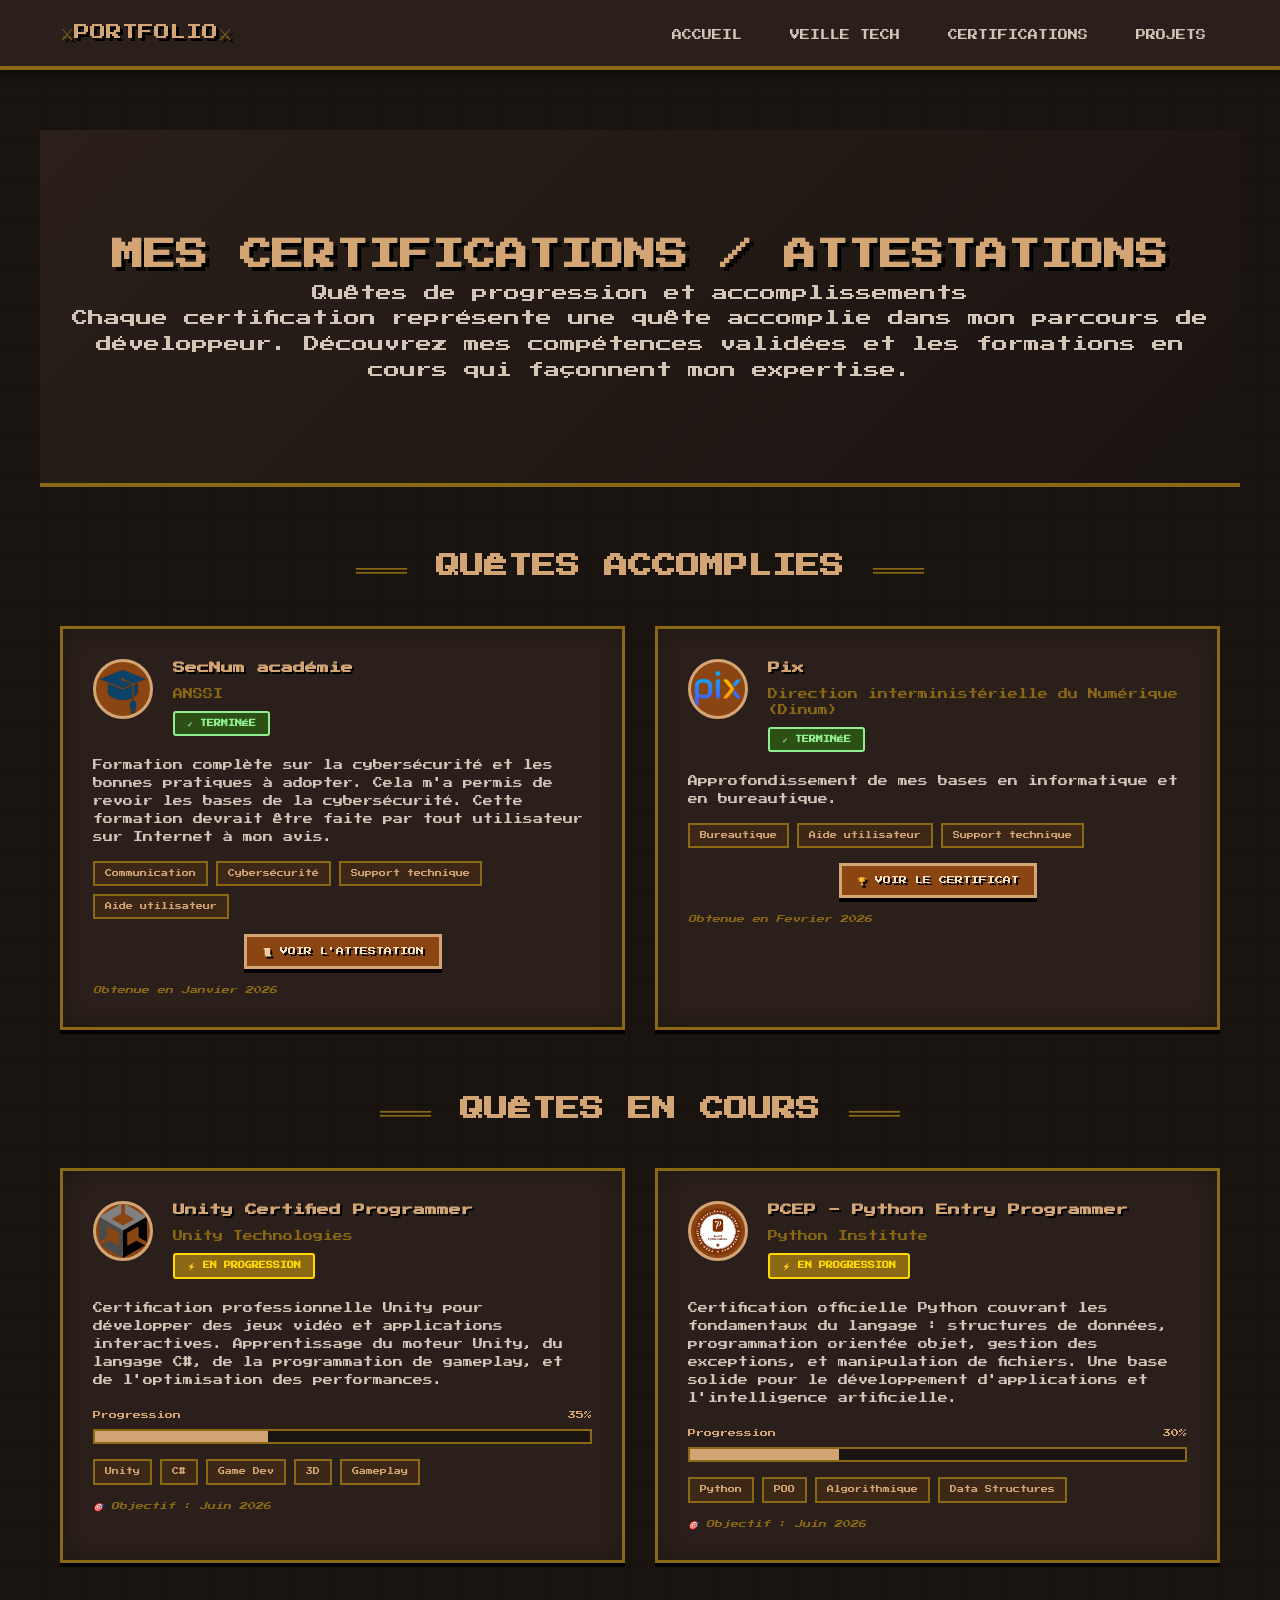
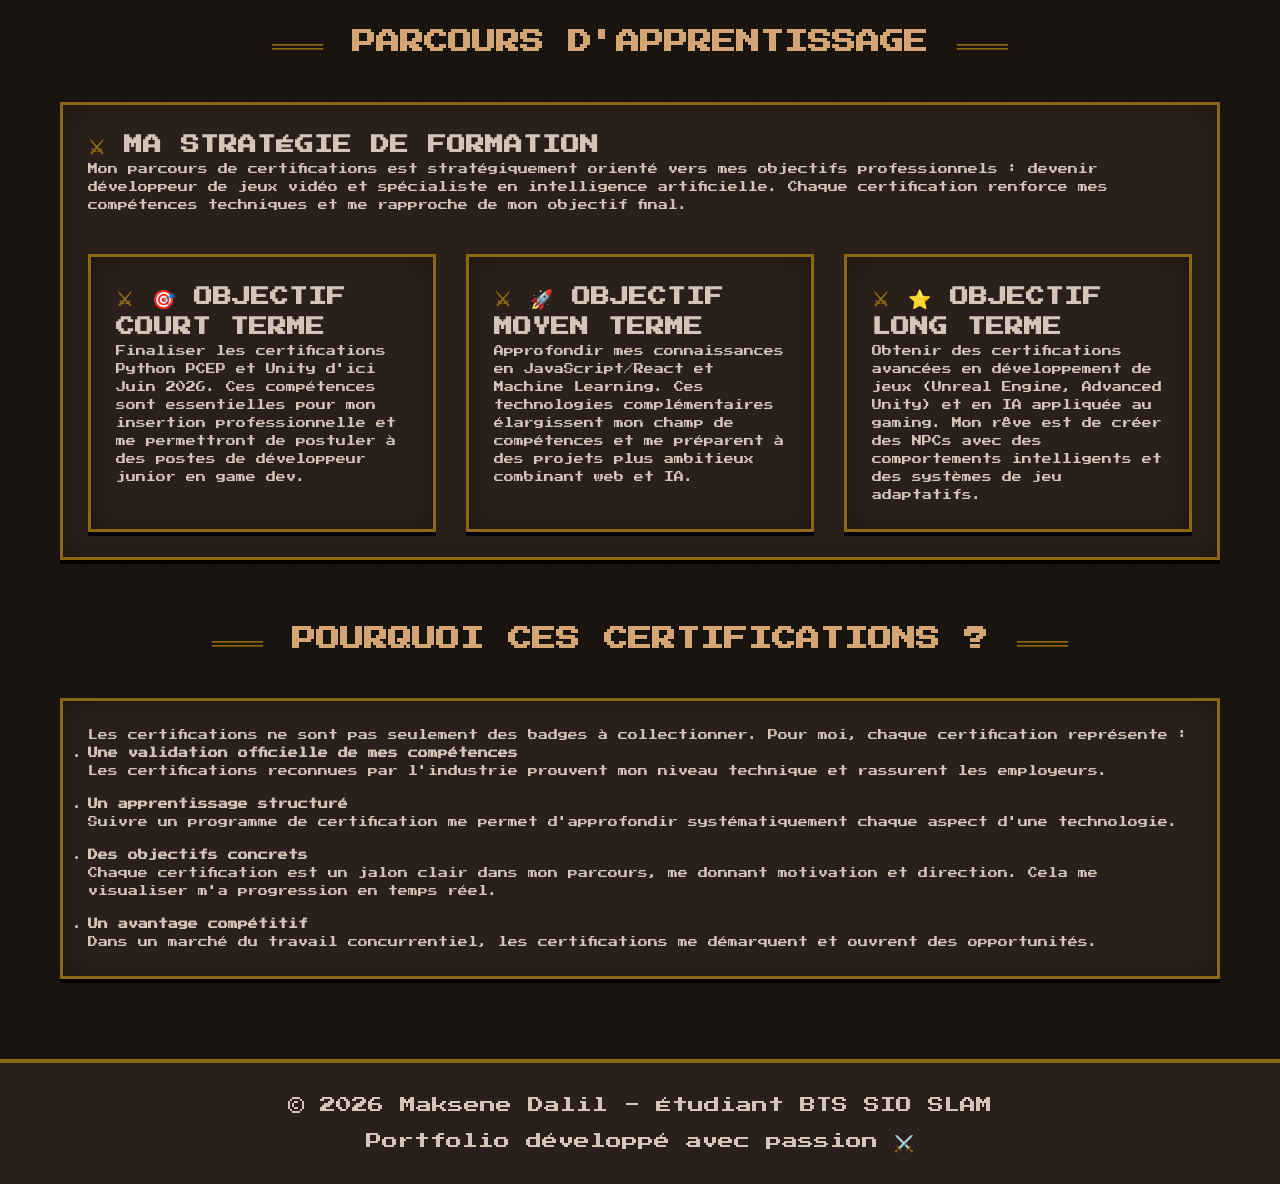
==== certifications.html @ c951b530 "feat: ajout pages projets détaillées avec Gantt interactif et slider pixel art" ====
<!DOCTYPE html>
<html lang="fr">

<head>
    <meta charset="UTF-8">
    <meta name="viewport" content="width=device-width, initial-scale=1.0">
    <title>Certifications - Maksene Dalil</title>
    <link rel="stylesheet" href="style.css">
</head>

<body class="stone-bg">
    <header>
        <nav>
            <div class="logo">PORTFOLIO</div>
            <ul class="nav-links">
                <li><a href="index.html">ACCUEIL</a></li>
                <li><a href="veille.html">VEILLE TECH</a></li>
                <li><a href="certifications.html">CERTIFICATIONS</a></li>
                <li><a href="projets.html">PROJETS</a></li>
            </ul>
        </nav>
    </header>

    <section class="hero">
        <div class="hero-content">
            <h1>MES CERTIFICATIONS / ATTESTATIONS</h1>
            <p class="hero-subtitle">Quêtes de progression et accomplissements</p>
            <p class="hero-description">
                Chaque certification représente une quête accomplie dans mon parcours de développeur.
                Découvrez mes compétences validées et les formations en cours qui façonnent mon expertise.
            </p>
        </div>
    </section>

    <section id="certifications-completed" class="animate-on-scroll">
        <h2 class="section-title">QUÊTES ACCOMPLIES</h2>
        <div class="card-grid">
            <!-- Certification 1 - Exemple de certification complétée -->
            <div class="cert-card animate-on-scroll">
                <div class="cert-header">
                    <div class="cert-icon"><img src="assets/icons/secnum.png" alt="SecNum"></div>
                    <div class="cert-info">
                        <h3 class="cert-title">SecNum académie</h3>
                        <p class="cert-provider">ANSSI</p>
                        <span class="cert-status status-completed">✓ Terminée</span>
                    </div>
                </div>
                <p class="cert-description">
                    Formation complète sur la cybersécurité et les bonnes pratiques à adopter. Cela m'a permis de revoir
                    les bases de la cybersécurité. Cette formation devrait être faite par tout utilisateur sur Internet
                    à mon avis.
                </p>
                <div class="cert-skills">
                    <span class="skill-tag">Communication</span>
                    <span class="skill-tag">Cybersécurité</span>
                    <span class="skill-tag">Support technique</span>
                    <span class="skill-tag">Aide utilisateur</span>
                </div>
                <div class="report-download" style="margin-top: 15px;">
                    <a href="certification_et_attestation/I2speHTxBSU2rlE1Kb5wqeTVfKVnJ8NL5hgm79UMHF2zM63rMjgysMGE8q4G_213950_13022026.pdf"
                        class="download-link" target="_blank">📜 VOIR L'ATTESTATION</a>
                </div>
                <p class="cert-date"> Obtenue en Janvier 2026</p>
            </div>

            <!-- Certification 2 -->
            <div class="cert-card animate-on-scroll">
                <div class="cert-header">
                    <div class="cert-icon"><img src="assets/icons/pix.png" alt="Pix"></div>
                    <div class="cert-info">
                        <h3 class="cert-title">Pix</h3>
                        <p class="cert-provider">Direction interministérielle du Numérique (Dinum)</p>
                        <span class="cert-status status-completed">✓ Terminée</span>
                    </div>
                </div>
                <p class="cert-description">
                    Approfondissement de mes bases en informatique et en bureautique.
                </p>
                <div class="cert-skills">
                    <span class="skill-tag">Bureautique</span>
                    <span class="skill-tag">Aide utilisateur</span>
                    <span class="skill-tag">Support technique</span>
                </div>
                <div class="report-download" style="margin-top: 15px;">
                    <a href="certification_et_attestation/certification-pix.pdf" class="download-link"
                        target="_blank">🏆 VOIR LE CERTIFICAT</a>
                </div>
                <p class="cert-date"> Obtenue en Fevrier 2026</p>
            </div>
        </div>
    </section>

    <section id="certifications-in-progress" class="animate-on-scroll">
        <h2 class="section-title">QUÊTES EN COURS</h2>
        <div class="card-grid">
            <!-- Certification Unity -->
            <div class="cert-card animate-on-scroll">
                <div class="cert-header">
                    <div class="cert-icon"><img src="assets/icons/unity.png" alt="Unity"></div>
                    <div class="cert-info">
                        <h3 class="cert-title">Unity Certified Programmer</h3>
                        <p class="cert-provider">Unity Technologies</p>
                        <span class="cert-status status-in-progress">⚡ En progression</span>
                    </div>
                </div>
                <p class="cert-description">
                    Certification professionnelle Unity pour développer des jeux vidéo et applications interactives.
                    Apprentissage du moteur Unity, du langage C#, de la programmation de gameplay,
                    et de l'optimisation des performances.
                </p>
                <div class="cert-progress">
                    <div class="progress-label">
                        <span>Progression</span>
                        <span>35%</span>
                    </div>
                    <div class="progress-bar-container">
                        <div class="progress-bar-fill" data-progress="35"></div>
                    </div>
                </div>
                <div class="cert-skills">
                    <span class="skill-tag">Unity</span>
                    <span class="skill-tag">C#</span>
                    <span class="skill-tag">Game Dev</span>
                    <span class="skill-tag">3D</span>
                    <span class="skill-tag">Gameplay</span>
                </div>
                <p class="cert-date">🎯 Objectif : Juin 2026</p>
            </div>

            <!-- Certification Python PCEP -->
            <div class="cert-card animate-on-scroll">
                <div class="cert-header">
                    <div class="cert-icon"><img src="assets/icons/python.png" alt="Python"></div>
                    <div class="cert-info">
                        <h3 class="cert-title">PCEP - Python Entry Programmer</h3>
                        <p class="cert-provider">Python Institute</p>
                        <span class="cert-status status-in-progress">⚡ En progression</span>
                    </div>
                </div>
                <p class="cert-description">
                    Certification officielle Python couvrant les fondamentaux du langage : structures de données,
                    programmation orientée objet, gestion des exceptions, et manipulation de fichiers.
                    Une base solide pour le développement d'applications et l'intelligence artificielle.
                </p>
                <div class="cert-progress">
                    <div class="progress-label">
                        <span>Progression</span>
                        <span>30%</span>
                    </div>
                    <div class="progress-bar-container">
                        <div class="progress-bar-fill" data-progress="30"></div>
                    </div>
                </div>
                <div class="cert-skills">
                    <span class="skill-tag">Python</span>
                    <span class="skill-tag">POO</span>
                    <span class="skill-tag">Algorithmique</span>
                    <span class="skill-tag">Data Structures</span>
                </div>
                <p class="cert-date">🎯 Objectif : Juin 2026</p>
            </div>
        </div>
    </section>

    <section id="learning-path" class="animate-on-scroll">
        <h2 class="section-title">PARCOURS D'APPRENTISSAGE</h2>
        <div class="card">
            <h3>MA STRATÉGIE DE FORMATION</h3>
            <p>
                Mon parcours de certifications est stratégiquement orienté vers mes objectifs professionnels :
                devenir développeur de jeux vidéo et spécialiste en intelligence artificielle.
                Chaque certification renforce mes compétences techniques et me rapproche de mon objectif final.
            </p>

            <div class="card-grid">
                <div class="card animate-on-scroll">
                    <h3>🎯 OBJECTIF COURT TERME</h3>
                    <p>Finaliser les certifications Python PCEP et Unity d'ici Juin 2026.
                        Ces compétences sont essentielles pour mon insertion professionnelle et
                        me permettront de postuler à des postes de développeur junior en game dev.</p>
                </div>

                <div class="card animate-on-scroll">
                    <h3>🚀 OBJECTIF MOYEN TERME</h3>
                    <p>Approfondir mes connaissances en JavaScript/React et Machine Learning.
                        Ces technologies complémentaires élargissent mon champ de compétences et
                        me préparent à des projets plus ambitieux combinant web et IA.</p>
                </div>

                <div class="card animate-on-scroll">
                    <h3>⭐ OBJECTIF LONG TERME</h3>
                    <p>Obtenir des certifications avancées en développement de jeux (Unreal Engine, Advanced Unity)
                        et en IA appliquée au gaming. Mon rêve est de créer des NPCs avec des comportements
                        intelligents et des systèmes de jeu adaptatifs.</p>
                </div>
            </div>
        </div>
    </section>

    <section id="why-certifications" class="animate-on-scroll">
        <h2 class="section-title">POURQUOI CES CERTIFICATIONS ?</h2>
        <div class="card">
            <p>
                Les certifications ne sont pas seulement des badges à collectionner. Pour moi, chaque certification
                représente :
            </p>
            <ul>
                <li style="margin-bottom: 15px;">
                    <strong>Une validation officielle de mes compétences</strong><br>
                    Les certifications reconnues par l'industrie prouvent mon niveau technique et rassurent les
                    employeurs.
                </li>
                <li style="margin-bottom: 15px;">
                    <strong>Un apprentissage structuré</strong><br>
                    Suivre un programme de certification me permet d'approfondir systématiquement chaque aspect d'une
                    technologie.
                </li>
                <li style="margin-bottom: 15px;">
                    <strong>Des objectifs concrets</strong><br>
                    Chaque certification est un jalon clair dans mon parcours, me donnant motivation et direction. Cela
                    me visualiser m'a progression en temps réel.
                </li>
                <li>
                    <strong>Un avantage compétitif</strong><br>
                    Dans un marché du travail concurrentiel, les certifications me démarquent et ouvrent des
                    opportunités.
                </li>
            </ul>
        </div>
    </section>

    <footer>
        <p>© 2026 Maksene Dalil - Étudiant BTS SIO SLAM</p>
        <p style="margin-top: 10px;">Portfolio développé avec passion ⚔️</p>
    </footer>

    <script src="main.js"></script>
</body>

</html>
---- style.css ----
@charset "UTF-8";
@import url('https://fonts.googleapis.com/css2?family=Press+Start+2P&family=MedievalSharp&display=swap');

:root {
    --font-size-h1: 32px;
    --font-size-h2: 24px;
    --font-size-h3: 16px;
    --font-size-h4: 12px;
    --font-size-base: 10px;
    --font-size-small: 8px;
    --font-size-tiny: 7px;
}

* {
    margin: 0;
    padding: 0;
    box-sizing: border-box;
    /* Curseur �p�e Base64 (Tip at 16,0) */
    cursor: url('[data-uri]') 16 0, auto;
}

/* Suppression du bleu par d�faut des liens */
a {
    color: inherit;
    text-decoration: none;
}

/* �tat interactif pour les liens et boutons (�p�e inclin�e + lueur) */
a,
button,
.choice-btn,
.submit-btn,
.download-btn,
.download-link,
.carousel-item {
    cursor: url('[data-uri]') 16 0, pointer !important;
}

body {
    font-family: 'Press Start 2P', cursive;
    background: #1a1410;
    color: #d4c5b9;
    line-height: 1.6;
    overflow-x: hidden;
}

/* Effet de clic - particules pixel */
.click-particle {
    position: fixed;
    width: 8px;
    height: 8px;
    background: #d4a574;
    pointer-events: none;
    z-index: 9999;
    animation: particle-explosion 0.8s ease-out forwards;
    box-shadow: 0 0 4px #d4a574;
}

@keyframes particle-explosion {
    0% {
        transform: translate(0, 0) scale(1);
        opacity: 1;
    }

    100% {
        transform: translate(var(--x), var(--y)) scale(0);
        opacity: 0;
    }
}

/* Curseur custom avec trail */
.cursor-trail {
    position: fixed;
    width: 6px;
    height: 6px;
    background: #8b6914;
    border-radius: 50%;
    pointer-events: none;
    z-index: 9998;
    opacity: 0.6;
    animation: fade-trail 0.5s ease-out forwards;
}

@keyframes fade-trail {
    to {
        opacity: 0;
        transform: scale(0);
    }
}

.stone-bg {
    background-image:
        repeating-linear-gradient(90deg, transparent, transparent 40px, rgba(0, 0, 0, .1) 40px, rgba(0, 0, 0, .1) 42px),
        repeating-linear-gradient(0deg, transparent, transparent 40px, rgba(0, 0, 0, .1) 40px, rgba(0, 0, 0, .1) 42px);
}

/* Animations */
@keyframes fadeIn {
    from {
        opacity: 0;
        transform: translateY(30px);
    }

    to {
        opacity: 1;
        transform: translateY(0);
    }
}

@keyframes slideInLeft {
    from {
        opacity: 0;
        transform: translateX(-100px);
    }

    to {
        opacity: 1;
        transform: translateX(0);
    }
}

@keyframes slideInRight {
    from {
        opacity: 0;
        transform: translateX(100px);
    }

    to {
        opacity: 1;
        transform: translateX(0);
    }
}

@keyframes float {

    0%,
    100% {
        transform: translateY(0px);
    }

    50% {
        transform: translateY(-20px);
    }
}

@keyframes glow {

    0%,
    100% {
        box-shadow: 0 0 20px rgba(212, 165, 116, 0.3);
    }

    50% {
        box-shadow: 0 0 40px rgba(212, 165, 116, 0.6);
    }
}

.rpg-modal {
    position: fixed;
    top: 0;
    left: 0;
    width: 100%;
    height: 100%;
    background: rgba(0, 0, 0, 0.95);
    display: flex;
    align-items: center;
    justify-content: center;
    z-index: 9999;
    animation: fadeIn 0.5s;
}

.rpg-modal.hidden {
    display: none !important;
}

.hidden {
    display: none !important;
}

.rpg-container {
    width: 90%;
    max-width: 800px;
    animation: slideInRight 0.8s;
}

.character-section {
    display: flex;
    align-items: flex-end;
    margin-bottom: 20px;
    gap: 20px;
}

.character-sprite {
    width: 120px;
    height: 120px;
    background: linear-gradient(135deg, #8b4513 0%, #654321 100%);
    border: 4px solid #d4a574;
    box-shadow: 0 8px 0 #000, inset 0 0 20px rgba(0, 0, 0, 0.5);
    image-rendering: pixelated;
    position: relative;
    animation: float 3s ease-in-out infinite;
}

.character-sprite::after {
    content: '';
    position: absolute;
    top: 30%;
    left: 25%;
    width: 50%;
    height: 40%;
    background: #d4a574;
    border-radius: 50%;
}

.name-tag {
    background: #8b4513;
    color: #f4e4c1;
    padding: 8px 20px;
    border: 3px solid #d4a574;
    font-size: var(--font-size-h4);
    box-shadow: 0 4px 0 #000;
    text-shadow: 2px 2px #000;
    animation: glow 2s ease-in-out infinite;
}

.dialogue-box {
    background: #2a1f1a;
    border: 4px solid #d4a574;
    padding: 25px;
    position: relative;
    box-shadow: 0 8px 0 #000, inset 0 0 30px rgba(0, 0, 0, 0.5);
    min-height: 180px;
}

.dialogue-box::before {
    content: '';
    position: absolute;
    top: -20px;
    left: 40px;
    width: 0;
    height: 0;
    border-left: 20px solid transparent;
    border-right: 20px solid transparent;
    border-bottom: 20px solid #d4a574;
}

.dialogue-box::after {
    content: '';
    position: absolute;
    top: -12px;
    left: 44px;
    width: 0;
    height: 0;
    border-left: 16px solid transparent;
    border-right: 16px solid transparent;
    border-bottom: 16px solid #2a1f1a;
}

.dialogue-text {
    font-size: var(--font-size-base);
    line-height: 2;
    color: #f4e4c1;
    margin-bottom: 25px;
    min-height: 80px;
}

.choices-container {
    display: grid;
    gap: 15px;
}

.choice-btn {
    background: #3d2817;
    color: #f4e4c1;
    border: 3px solid #8b6914;
    padding: 15px 20px;
    font-family: 'Press Start 2P', cursive;
    font-size: var(--font-size-base);
    cursor: pointer;
    text-align: left;
    transition: all 0.2s;
    position: relative;
    box-shadow: 0 4px 0 #000;
}

.choice-btn:hover:not(:disabled) {
    background: #8b4513;
    border-color: #d4a574;
}

.choice-btn::before {
    content: '\2694\00a0';
    color: #d4a574;
    margin-right: 8px;
}

.continue-btn {
    background: #8b4513;
    color: #f4e4c1;
    border: 3px solid #d4a574;
    padding: 12px 30px;
    font-family: 'Press Start 2P', cursive;
    font-size: var(--font-size-base);
    cursor: pointer;
    display: block;
    margin: 20px auto 0;
    transition: all 0.3s;
    box-shadow: 0 4px 0 #000;
}

.skip-btn {
    background: #3d2817;
    color: #d4a574;
    border: 2px solid #8b6914;
    padding: 5px 15px;
    font-size: var(--font-size-small);
    font-family: 'Press Start 2P', cursive;
    cursor: pointer;
    margin-top: 15px;
    transition: all 0.3s;
}

.skip-btn:hover {
    background: #8b4513;
    border-color: #d4a574;
    color: #f4e4c1;
}

.question-counter {
    margin-top: 20px;
    font-size: var(--font-size-small);
    color: #8b6914;
    text-align: center;
    border-top: 1px solid rgba(139, 105, 20, 0.3);
    padding-top: 15px;
}

header {
    background: #2a1f1a;
    padding: 20px 0;
    border-bottom: 4px solid #8b6914;
    position: sticky;
    top: 0;
    z-index: 100;
    box-shadow: 0 4px 10px rgba(0, 0, 0, 0.5);
}

nav {
    max-width: 1200px;
    margin: 0 auto;
    display: flex;
    justify-content: space-between;
    align-items: center;
    padding: 0 20px;
    flex-wrap: wrap;
}

.logo {
    font-size: var(--font-size-h3);
    color: #d4a574;
    text-shadow: 3px 3px #000;
}

.logo::before,
.logo::after {
    content: '\2694';
    margin: 0 10;
    color: #8b6914;
}

.nav-links {
    display: flex;
    gap: 20px;
    list-style: none;
}

.nav-links a {
    color: #d4c5b9;
    font-size: var(--font-size-base);
    padding: 8px 12px;
    border: 2px solid transparent;
    transition: all 0.3s;
}

.nav-links a:hover {
    border: 2px solid #8b6914;
}

.hero {
    text-align: center;
    padding: 100px 20px;
    border-bottom: 4px solid #8b6914;
    background: linear-gradient(135deg, #2a1f1a 0%, #1a1410 100%);
}

.hero h1 {
    font-size: var(--font-size-h1);
    color: #d4a574;
    text-shadow: 4px 4px #000;
}

section {
    max-width: 1200px;
    margin: 60px auto;
    padding: 0 20px;
}

.section-title {
    font-size: var(--font-size-h2);
    color: #d4a574;
    margin-bottom: 40px;
    text-align: center;
    position: relative;
    display: block;
    width: fit-content;
    margin-left: auto;
    margin-right: auto;
}

.section-title::before {
    content: '\2550\2550\2550';
    position: absolute;
    left: -80px;
    color: #8b6914;
}

.section-title::after {
    content: '\2550\2550\2550';
    position: absolute;
    right: -80px;
    color: #8b6914;
}

.animate-on-scroll {
    opacity: 0;
    transform: translateY(50px);
    transition: all 0.6s ease-out;
}

.animate-on-scroll.visible {
    opacity: 1;
    transform: translateY(0);
}

.card-grid {
    display: grid;
    grid-template-columns: repeat(auto-fit, minmax(280px, 1fr));
    gap: 30px;
    margin-top: 40px;
}

.card {
    background: #2a1f1a;
    border: 3px solid #8b6914;
    padding: 25px;
    transition: all 0.3s;
    box-shadow: 0 4px 0 #000, inset 0 0 20px rgba(0, 0, 0, 0.3);
}

a.card {
    text-decoration: none;
    color: inherit;
    display: block;
}

.card:hover {
    transform: translateY(-6px) scale(1.02);
    border-color: #d4a574;
    box-shadow: 0 8px 0 #000, inset 0 0 20px rgba(0, 0, 0, 0.3), 0 0 25px rgba(212, 165, 116, 0.3);
}

.card:hover h3 {
    color: #d4a574;
    text-shadow: 0 0 10px rgba(212, 165, 116, 0.4);
}

.card:hover .project-img-placeholder {
    border-color: #d4a574;
    box-shadow: inset 0 0 15px rgba(212, 165, 116, 0.15);
}

.card:hover .img-label {
    color: #d4a574;
    text-shadow: 0 0 8px rgba(212, 165, 116, 0.5);
}

.card h3::before {
    content: '\2694\00a0';
    color: #8b6914;
}

.card p,
.card li {
    font-size: var(--font-size-base);
    line-height: 1.8;
    color: #d4c5b9;
}

/* BOUTONS RPG UNIFI�S */
.download-btn,
.download-link,
.submit-btn {
    display: inline-block;
    background: #8b4513;
    color: #f4e4c1 !important;
    border: 3px solid #d4a574;
    padding: 12px 25px;
    font-family: 'Press Start 2P', cursive;
    font-size: var(--font-size-base);
    text-decoration: none;
    transition: all 0.3s;
    box-shadow: 0 4px 0 #000;
    text-shadow: 2px 2px #000;
    text-align: center;
}

.download-btn:hover,
.download-link:hover,
.submit-btn:hover {
    background: #d4a574;
    color: #2a1f1a !important;
    transform: translateY(-2px);
    box-shadow: 0 6px 0 #000;
}

.download-link {
    font-size: var(--font-size-small);
    padding: 8px 15px;
}

.skill-bar {
    margin-bottom: 25px;
}

.bar-container {
    background: #1a1410;
    height: 25px;
    border: 2px solid #8b6914;
    overflow: hidden;
}

.bar-fill {
    height: 100%;
    background: linear-gradient(90deg, #8b4513, #d4a574);
    transition: width 1.5s ease;
    display: flex;
    align-items: center;
    justify-content: flex-end;
    padding-right: 10px;
    width: 0%;
}

.bar-fill.animate {
    width: var(--target-width);
}

.timeline-item {
    display: flex;
    gap: 30px;
    margin-bottom: 50px;
    position: relative;
}

.timeline-item::before {
    content: '';
    position: absolute;
    left: 60px;
    top: 30px;
    bottom: -50px;
    width: 3px;
    background: linear-gradient(180deg, #8b6914 0%, #d4a574 100%);
}

.timeline-content {
    flex: 1;
    background: #2a1f1a;
    border: 3px solid #8b6914;
    padding: 20px;
    position: relative;
    box-shadow: 0 4px 0 #000;
    transition: all 0.3s;
}

.timeline-content h4 {
    font-size: var(--font-size-h4);
    margin-bottom: 10px;
}

.timeline-content p {
    font-size: var(--font-size-small);
    line-height: 1.6;
}

.timeline-content::before {
    position: absolute;
    left: -48px;
    top: 15px;
    width: 35px;
    height: 35px;
    background: #8b4513;
    border: 3px solid #d4a574;
    border-radius: 50%;
    display: flex;
    align-items: center;
    justify-content: center;
    color: #d4a574;
    animation: pulse-icon 2s infinite;
}

@keyframes pulse-icon {

    0%,
    100% {
        transform: scale(1);
    }

    50% {
        transform: scale(1.1);
    }
}

.form-group {
    margin-bottom: 25px;
}

.form-group input,
.form-group textarea {
    width: 100%;
    padding: 15px;
    background: #1a1410;
    border: 3px solid #8b6914;
    color: #d4c5b9;
    font-family: 'Press Start 2P', cursive;
    font-size: var(--font-size-base);
}

footer {
    background: #2a1f1a;
    padding: 30px;
    text-align: center;
    border-top: 4px solid #8b6914;
    margin-top: 80px;
}

/* RESTRUCTURATION STYLES */
.bts-options .card {
    display: flex;
    flex-direction: column;
    justify-content: space-between;
}

.highlight-card {
    border-color: #d4a574;
    box-shadow: 0 0 15px rgba(212, 165, 116, 0.2);
}

.choice-badge {
    align-self: flex-start;
    background: #228b22;
    color: #fff;
    padding: 5px 10px;
    font-size: var(--font-size-small);
    border: 2px solid #fff;
}

.carousel-container {
    width: 100%;
    overflow: hidden;
    background: #2a1f1a;
    border-top: 3px solid #8b6914;
    border-bottom: 3px solid #8b6914;
    padding: 30px 0;
    position: relative;
}

.carousel-track {
    display: flex;
    width: calc(150px * 16);
    animation: scroll-carousel 20s linear infinite;
}

.carousel-item {
    width: 150px;
    flex-shrink: 0;
    display: flex;
    flex-direction: column;
    align-items: center;
    gap: 10px;
}

/* SPECIFIC BTS OPTIONS LAYOUT */
.bts-intro {
    margin-bottom: 30px !important;
}

.bts-options {
    grid-template-columns: repeat(2, 1fr) !important;
}

@media (max-width: 900px) {
    .bts-options {
        grid-template-columns: 1fr !important;
    }
}

@keyframes scroll-carousel {
    0% {
        transform: translateX(0);
    }

    100% {
        transform: translateX(calc(-150px * 8));
    }
}

/* PAGE CERTIFICATIONS */
.cert-card {
    background: #2a1f1a;
    border: 3px solid #8b6914;
    padding: 30px;
    position: relative;
    transition: all 0.4s ease;
    box-shadow: 0 4px 0 #000, inset 0 0 20px rgba(0, 0, 0, 0.3);
}

.cert-card:hover {
    transform: translateY(-10px);
    border-color: #d4a574;
    box-shadow: 0 12px 30px rgba(212, 165, 116, 0.4);
}

.cert-header {
    display: flex;
    justify-content: flex-start;
    align-items: flex-start;
    margin-bottom: 20px;
    gap: 20px;
}

.cert-icon {
    width: 60px;
    height: 60px;
    background: #8b4513;
    border: 3px solid #d4a574;
    border-radius: 50%;
    display: flex;
    align-items: center;
    justify-content: center;
    font-size: 24px;
    flex-shrink: 0;
    overflow: hidden;
}

.cert-icon img {
    width: 100%;
    height: 100%;
    object-fit: contain;
}

.cert-title {
    font-size: var(--font-size-h4);
    color: #d4a574;
    margin-bottom: 8px;
    text-shadow: 2px 2px #000;
}

.cert-provider {
    font-size: var(--font-size-base);
    color: #8b6914;
    margin-bottom: 5px;
}

.cert-status {
    display: inline-block;
    padding: 5px 12px;
    font-size: var(--font-size-tiny);
    border-radius: 3px;
    font-weight: bold;
    text-transform: uppercase;
}

.status-completed {
    background: #2d5016;
    color: #90EE90;
    border: 2px solid #90EE90;
}

.status-in-progress {
    background: #8b6914;
    color: #ffd700;
    border: 2px solid #ffd700;
}

.cert-description {
    font-size: var(--font-size-base);
    line-height: 1.8;
    color: #d4c5b9;
    margin-top: 15px;
}

.cert-progress {
    margin-top: 20px;
}

.progress-label {
    font-size: var(--font-size-small);
    color: #d4a574;
    margin-bottom: 8px;
    display: flex;
    justify-content: space-between;
}

.progress-bar-container {
    background: #1a1410;
    height: 15px;
    border: 2px solid #8b6914;
    overflow: hidden;
}

.progress-bar-fill {
    height: 100%;
    background: #d4a574;
    transition: width 2s ease;
}

.cert-date {
    font-size: var(--font-size-small);
    color: #8b6914;
    margin-top: 15px;
    font-style: italic;
}

.cert-skills {
    margin-top: 15px;
    display: flex;
    flex-wrap: wrap;
    gap: 8px;
}

.skill-tag {
    background: #3d2817;
    color: #d4a574;
    padding: 5px 10px;
    font-size: var(--font-size-tiny);
    border: 2px solid #8b6914;
}

/* PAGE VEILLE & PROJETS */
.project-card {
    padding: 0 !important;
    overflow: hidden;
    display: flex;
    flex-direction: column;
}

.project-img-placeholder {
    width: 100%;
    height: 200px;
    background: #1a1410;
    display: flex;
    align-items: center;
    justify-content: center;
    border-bottom: 3px solid #8b6914;
    overflow: hidden;
}

.project-img-placeholder img {
    width: 100%;
    height: 100%;
    object-fit: cover;
    object-position: top;
}

.project-preview-img {
    transition: transform 0.5s ease;
}

.project-card:hover .project-preview-img {
    transform: scale(1.1);
}

.article-date {
    font-size: var(--font-size-small);
    color: #8b6914;
    margin-bottom: 10px;
    font-weight: bold;
}

@media (max-width: 768px) {
    .nav-links {
        flex-direction: column;
        align-items: center;
        gap: 10px;
    }

    .hero h1 {
        font-size: var(--font-size-h2);
        /* Smaller for mobile */
    }

    .carousel-item {
        width: 100px;
    }

    .carousel-track {
        width: calc(100px * 16);
        animation: scroll-carousel 15s linear infinite;
    }
}

/* --- NOUVEAUX STYLES POUR LA RESTRUCTURATION --- */

/* SECTION À PROPOS */
.about-card {
    text-align: center;
    max-width: 800px;
    margin: 0 auto;
}

.about-content p {
    font-size: var(--font-size-base);
    line-height: 2;
    margin-bottom: 30px;
}

/* Boutons de téléchargement (CV & Rapports) */
.cv-download-container,
.report-download {
    margin-top: 20px;
    text-align: center;
}

.download-btn,
.download-link {
    display: inline-block;
    background: #8b4513;
    color: #f4e4c1;
    border: 3px solid #d4a574;
    padding: 12px 25px;
    font-family: 'Press Start 2P', cursive;
    font-size: var(--font-size-base);
    text-decoration: none;
    transition: all 0.3s;
    box-shadow: 0 4px 0 #000;
    text-shadow: 2px 2px #000;
}

.download-btn:hover,
.download-link:hover {
    background: #d4a574;
    color: #2a1f1a;
    transform: translateY(-2px);
    box-shadow: 0 6px 0 #000;
}

.download-btn:active,
.download-link:active {
    transform: translateY(2px);
    box-shadow: 0 2px 0 #000;
}

.report-download {
    margin-top: 15px;
}

.download-link {
    font-size: var(--font-size-small);
    /* Plus petit pour les rapports */
    padding: 8px 15px;
}


/* SECTION BTS SIO */
.bts-intro {
    margin-bottom: 40px;
    text-align: center;
}

.bts-intro p {
    font-size: var(--font-size-base);
}

.bts-options .card {
    display: flex;
    flex-direction: column;
    justify-content: space-between;
}

.option-subtitle {
    font-size: var(--font-size-small);
    color: #8b6914;
    margin-bottom: 15px;
    border-bottom: 1px solid #8b6914;
    padding-bottom: 10px;
}

.highlight-card {
    border-color: #d4a574;
    /* Mise en avant SLAM */
    box-shadow: 0 0 15px rgba(212, 165, 116, 0.2);
}

.choice-badge {
    align-self: flex-start;
    background: #228b22;
    color: #fff;
    padding: 5px 10px;
    font-size: var(--font-size-small);
    border: 2px solid #fff;
    margin-bottom: 15px;
    box-shadow: 0 0 5px #000;
    animation: pulse-green 2s infinite;
}

@keyframes pulse-green {
    0% {
        transform: scale(1);
    }

    50% {
        transform: scale(1.05);
    }

    100% {
        transform: scale(1);
    }
}


/* SECTION CAROUSEL (SKILLS) */
.carousel-container {
    width: 100%;
    overflow: hidden;
    background: #2a1f1a;
    border-top: 3px solid #8b6914;
    border-bottom: 3px solid #8b6914;
    padding: 30px 0;
    position: relative;
    box-shadow: inset 0 0 20px #000;
}

.carousel-track {
    display: flex;
    width: calc(150px * 16);
    /* Largeur approximative : nb items * width item */
    animation: scroll 20s linear infinite;
}

.carousel-item {
    width: 150px;
    flex-shrink: 0;
    display: flex;
    flex-direction: column;
    align-items: center;
    justify-content: center;
    gap: 10px;
    transition: transform 0.3s;
}

.carousel-item:hover {
    transform: scale(1.2);
    z-index: 10;
}

.carousel-item img {
    width: 60px;
    height: 60px;
    filter: drop-shadow(0 4px 0 #000);
}

.carousel-item span {
    font-size: var(--font-size-base);
    color: #d4a574;
    text-shadow: 2px 2px #000;
}

@keyframes scroll {
    0% {
        transform: translateX(0);
    }

    100% {
        transform: translateX(calc(-150px * 8));
    }

    /* Défiler la moitié (les originaux) */
}

/* Ajustements Responsive */
@media (max-width: 768px) {
    .bts-options {
        grid-template-columns: 1fr;
    }

    .carousel-item {
        width: 100px;
    }

    .carousel-item img {
        width: 40px;
        height: 40px;
    }

    .carousel-track {
        width: calc(100px * 16);
        animation: scroll 15s linear infinite;
    }

    @keyframes scroll {
        0% {
            transform: translateX(0);
        }

        100% {
            transform: translateX(calc(-100px * 8));
        }
    }
}

/* PROJECT IMAGE SLIDER */
.project-slider {
    position: relative;
    width: 100%;
    height: 400px;
    background: #1a1410;
    border: 3px solid #8b6914;
    overflow: hidden;
    margin: 30px 0;
    box-shadow: inset 0 0 20px #000;
}

.slider-track {
    display: flex;
    height: 100%;
    transition: transform 0.5s ease;
}

.slider-slide {
    min-width: 100%;
    height: 100%;
    display: flex;
    align-items: center;
    justify-content: center;
    background: #1a1410;
}

.slider-slide img {
    width: 100%;
    height: 100%;
    object-fit: contain;
}

.slider-btn {
    position: absolute;
    top: 50%;
    transform: translateY(-50%);
    background: rgba(42, 31, 26, 0.85);
    color: #d4a574;
    border: 3px solid #8b6914;
    padding: 15px 12px;
    font-family: 'Press Start 2P', cursive;
    font-size: 16px;
    cursor: pointer;
    z-index: 10;
    transition: all 0.3s;
    text-shadow: 2px 2px #000;
    box-shadow: 0 3px 0 #000;
}

.slider-btn:hover {
    background: #8b4513;
    border-color: #d4a574;
    box-shadow: 0 3px 0 #000, 0 0 15px rgba(212, 165, 116, 0.4);
}

.slider-btn:active {
    transform: translateY(calc(-50% + 2px));
    box-shadow: 0 1px 0 #000;
}

.btn-prev {
    left: 10px;
}

.btn-next {
    right: 10px;
}

/* Slide counter dots */
.slider-dots {
    position: absolute;
    bottom: 12px;
    left: 50%;
    transform: translateX(-50%);
    display: flex;
    gap: 10px;
    z-index: 10;
}

.slider-dot {
    width: 10px;
    height: 10px;
    background: #8b6914;
    border: 2px solid #d4a574;
    cursor: pointer;
    transition: all 0.3s;
}

.slider-dot.active {
    background: #d4a574;
    box-shadow: 0 0 8px rgba(212, 165, 116, 0.6);
}

/* INTERACTIVE GANTT CHART */
.gantt-container {
    width: 100%;
    overflow-x: auto;
    background: #1a1410;
    border: 3px solid #8b6914;
    padding: 20px;
    margin: 20px 0;
}

.gantt-header {
    display: grid;
    grid-template-columns: 160px repeat(10, 1fr);
    gap: 0;
    margin-bottom: 5px;
    border-bottom: 2px solid #8b6914;
    padding-bottom: 8px;
}

.gantt-header span {
    font-size: 7px;
    color: #8b6914;
    text-align: center;
    padding: 4px 2px;
}

.gantt-header span:first-child {
    text-align: left;
    color: #d4a574;
    font-size: 8px;
}

.gantt-row {
    display: grid;
    grid-template-columns: 160px repeat(10, 1fr);
    gap: 0;
    align-items: center;
    min-height: 40px;
    border-bottom: 1px solid rgba(139, 105, 20, 0.2);
    position: relative;
}

.gantt-row:hover {
    background: rgba(139, 105, 20, 0.1);
}

.gantt-label {
    font-size: 7px;
    color: #d4c5b9;
    padding-right: 10px;
    white-space: nowrap;
}

.gantt-bar-cell {
    height: 24px;
    position: relative;
}

.gantt-bar {
    height: 100%;
    border-radius: 2px;
    position: relative;
    animation: ganttGrow 1s ease-out forwards;
    transform-origin: left;
    transform: scaleX(0);
    box-shadow: 0 2px 4px rgba(0, 0, 0, 0.5);
    border: 1px solid rgba(255, 255, 255, 0.15);
}

@keyframes ganttGrow {
    to {
        transform: scaleX(1);
    }
}

.gantt-bar .gantt-tooltip {
    display: none;
    position: absolute;
    bottom: 110%;
    left: 50%;
    transform: translateX(-50%);
    background: #3d2817;
    color: #f4e4c1;
    border: 2px solid #8b6914;
    padding: 10px 12px;
    font-size: 7px;
    white-space: nowrap;
    z-index: 100;
    box-shadow: 0 4px 8px rgba(0, 0, 0, 0.6);
    line-height: 1.6;
}

.gantt-bar:hover .gantt-tooltip {
    display: block;
}

.gantt-bar .gantt-tooltip::after {
    content: '';
    position: absolute;
    top: 100%;
    left: 50%;
    transform: translateX(-50%);
    border: 6px solid transparent;
    border-top-color: #8b6914;
}

/* Gantt color palette */
.gantt-phase-1 {
    background: linear-gradient(90deg, #8b4513, #a0522d);
}

.gantt-phase-2 {
    background: linear-gradient(90deg, #b8860b, #daa520);
}

.gantt-phase-3 {
    background: linear-gradient(90deg, #228b22, #2e8b57);
}

.gantt-phase-4 {
    background: linear-gradient(90deg, #4682b4, #5f9ea0);
}

.gantt-phase-5 {
    background: linear-gradient(90deg, #8b008b, #9932cc);
}

.gantt-phase-6 {
    background: linear-gradient(90deg, #cd853f, #d2691e);
}

.gantt-phase-7 {
    background: linear-gradient(90deg, #dc143c, #b22222);
}

.gantt-legend {
    display: flex;
    flex-wrap: wrap;
    gap: 12px;
    margin-top: 15px;
    padding-top: 10px;
    border-top: 2px solid rgba(139, 105, 20, 0.3);
}

.gantt-legend-item {
    display: flex;
    align-items: center;
    gap: 5px;
    font-size: 7px;
    color: #d4c5b9;
}

.gantt-legend-color {
    width: 14px;
    height: 10px;
    border-radius: 2px;
    border: 1px solid rgba(255, 255, 255, 0.2);
}
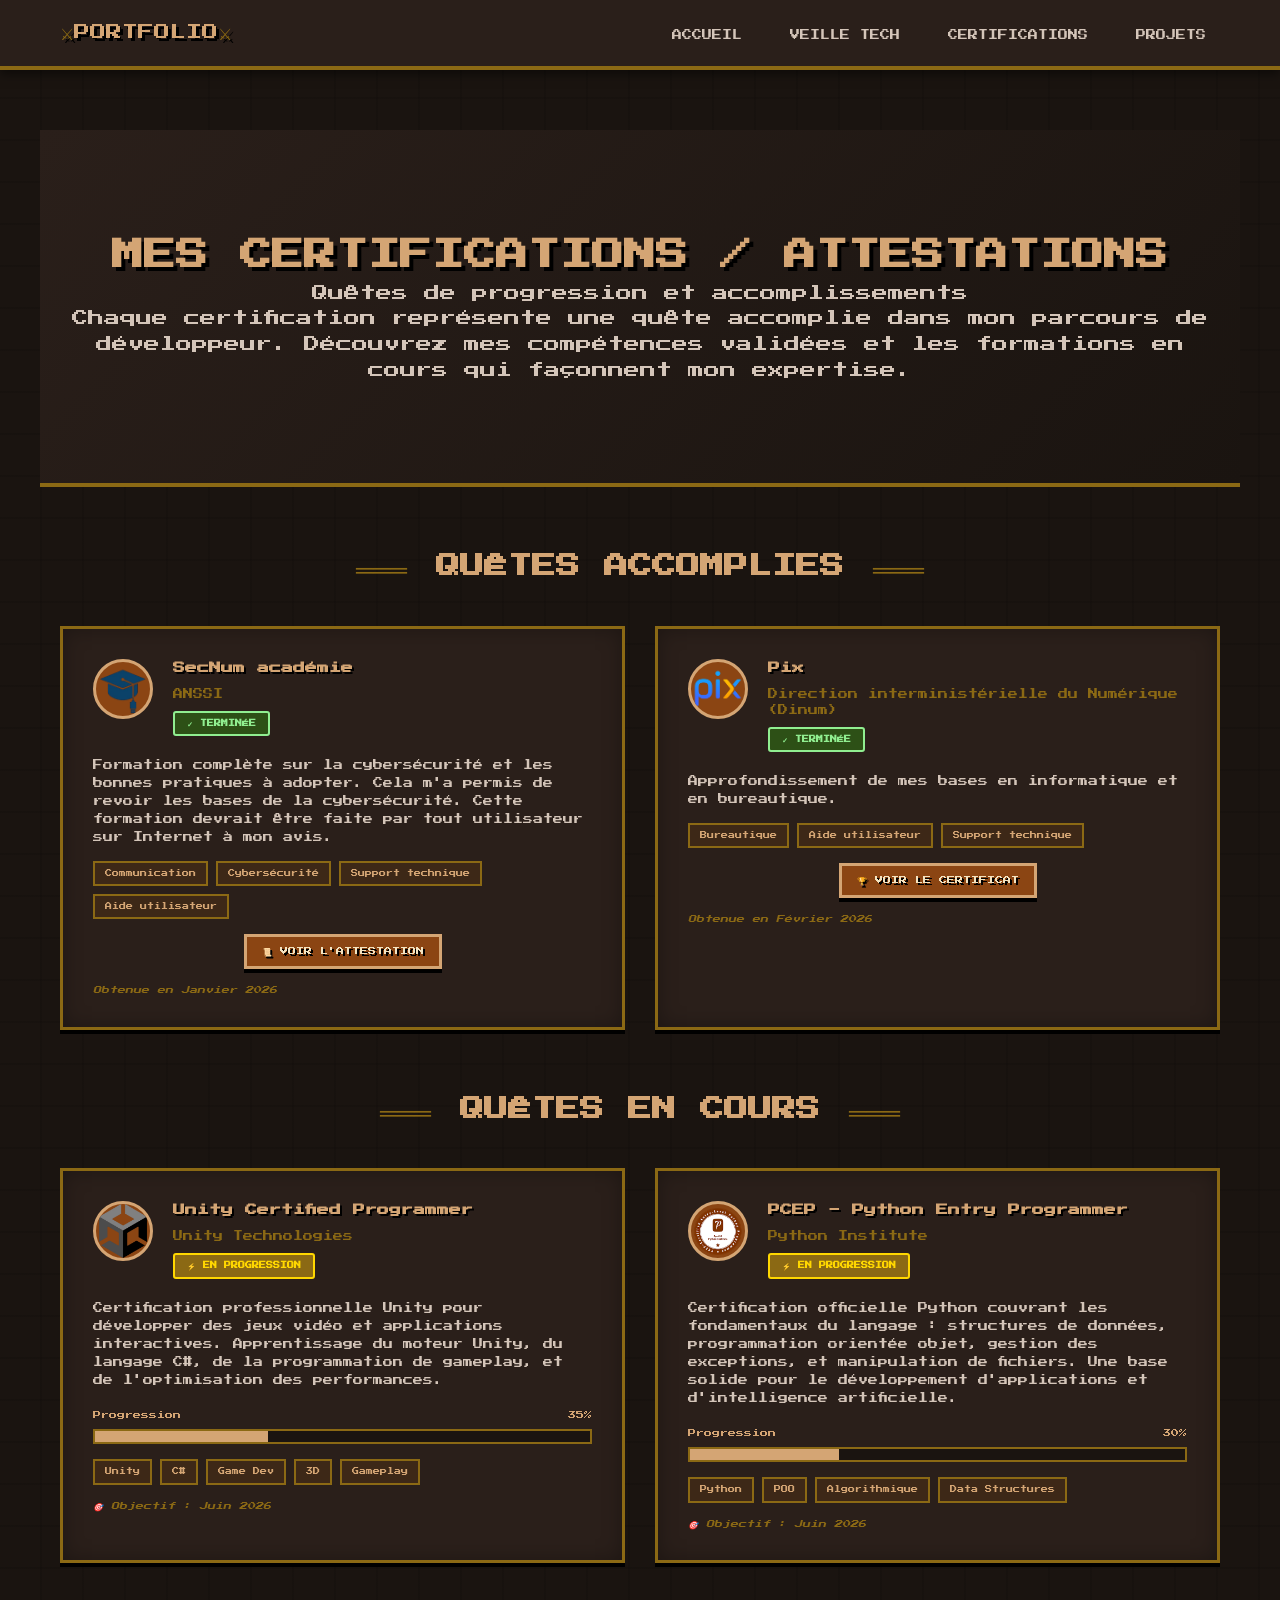
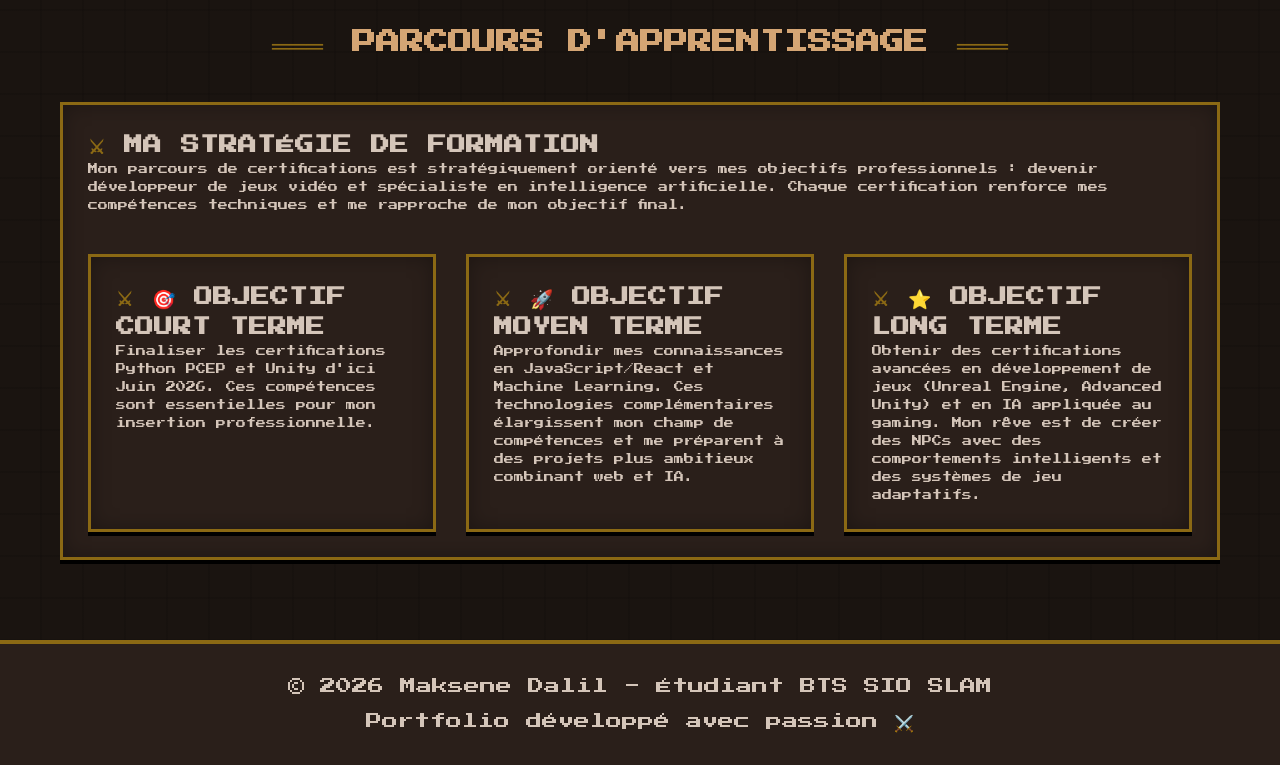
==== commit 4165f9e0: "Fix spelling, grammar, and consistency across all portfolio pages" ====
--- a/certifications.html
+++ b/certifications.html
@@ -85,7 +85,7 @@
                     <a href="certification_et_attestation/certification-pix.pdf" class="download-link"
                         target="_blank">🏆 VOIR LE CERTIFICAT</a>
                 </div>
-                <p class="cert-date"> Obtenue en Fevrier 2026</p>
+                <p class="cert-date"> Obtenue en Février 2026</p>
             </div>
         </div>
     </section>
@@ -140,7 +140,7 @@
                 <p class="cert-description">
                     Certification officielle Python couvrant les fondamentaux du langage : structures de données,
                     programmation orientée objet, gestion des exceptions, et manipulation de fichiers.
-                    Une base solide pour le développement d'applications et l'intelligence artificielle.
+                    Une base solide pour le développement d'applications et d'intelligence artificielle.
                 </p>
                 <div class="cert-progress">
                     <div class="progress-label">
@@ -176,8 +176,7 @@
                 <div class="card animate-on-scroll">
                     <h3>🎯 OBJECTIF COURT TERME</h3>
                     <p>Finaliser les certifications Python PCEP et Unity d'ici Juin 2026.
-                        Ces compétences sont essentielles pour mon insertion professionnelle et
-                        me permettront de postuler à des postes de développeur junior en game dev.</p>
+                        Ces compétences sont essentielles pour mon insertion professionnelle.</p>
                 </div>
 
                 <div class="card animate-on-scroll">
@@ -197,37 +196,6 @@
         </div>
     </section>
 
-    <section id="why-certifications" class="animate-on-scroll">
-        <h2 class="section-title">POURQUOI CES CERTIFICATIONS ?</h2>
-        <div class="card">
-            <p>
-                Les certifications ne sont pas seulement des badges à collectionner. Pour moi, chaque certification
-                représente :
-            </p>
-            <ul>
-                <li style="margin-bottom: 15px;">
-                    <strong>Une validation officielle de mes compétences</strong><br>
-                    Les certifications reconnues par l'industrie prouvent mon niveau technique et rassurent les
-                    employeurs.
-                </li>
-                <li style="margin-bottom: 15px;">
-                    <strong>Un apprentissage structuré</strong><br>
-                    Suivre un programme de certification me permet d'approfondir systématiquement chaque aspect d'une
-                    technologie.
-                </li>
-                <li style="margin-bottom: 15px;">
-                    <strong>Des objectifs concrets</strong><br>
-                    Chaque certification est un jalon clair dans mon parcours, me donnant motivation et direction. Cela
-                    me visualiser m'a progression en temps réel.
-                </li>
-                <li>
-                    <strong>Un avantage compétitif</strong><br>
-                    Dans un marché du travail concurrentiel, les certifications me démarquent et ouvrent des
-                    opportunités.
-                </li>
-            </ul>
-        </div>
-    </section>
 
     <footer>
         <p>© 2026 Maksene Dalil - Étudiant BTS SIO SLAM</p>
--- a/style.css
+++ b/style.css
@@ -46,7 +46,7 @@
 
 /* Effet de clic - particules pixel */
 .click-particle {
-    position: fixed;
+    position: absolute;
     width: 8px;
     height: 8px;
     background: #d4a574;
@@ -81,6 +81,32 @@
     animation: fade-trail 0.5s ease-out forwards;
 }
 
+/* Trainee de feu pour l'épée légendaire */
+.legendary-fire {
+    position: fixed;
+    width: 10px;
+    height: 10px;
+    background: radial-gradient(circle, #ffeb3b, #ff9800, #ff5722);
+    border-radius: 50%;
+    pointer-events: none;
+    z-index: 9997;
+    filter: blur(1px);
+    animation: fire-rise 0.6s ease-out forwards;
+    box-shadow: 0 0 10px #ff5722, 0 0 20px #ffeb3b;
+}
+
+@keyframes fire-rise {
+    0% {
+        transform: translate(0, 0) scale(1) rotate(0deg);
+        opacity: 1;
+    }
+
+    100% {
+        transform: translate(var(--rx), var(--ry)) scale(0) rotate(180deg);
+        opacity: 0;
+    }
+}
+
 @keyframes fade-trail {
     to {
         opacity: 0;
@@ -98,13 +124,38 @@
 @keyframes fadeIn {
     from {
         opacity: 0;
-        transform: translateY(30px);
+        transform: translateY(20px);
     }
 
     to {
         opacity: 1;
         transform: translateY(0);
     }
+}
+
+/* RPG QUEST HINTS */
+.quest-hint {
+    font-size: 0.75rem;
+    color: #daa520;
+    font-style: italic;
+    margin: 10px 0;
+    opacity: 0.8;
+    text-transform: uppercase;
+    display: flex;
+    align-items: center;
+    gap: 8px;
+    letter-spacing: 1px;
+    transition: opacity 0.3s;
+}
+
+.quest-hint:hover {
+    opacity: 1;
+    color: #ffd700;
+}
+
+.quest-hint::before {
+    content: '📜';
+    font-style: normal;
 }
 
 @keyframes slideInLeft {
@@ -193,7 +244,7 @@
 .character-sprite {
     width: 120px;
     height: 120px;
-    background: linear-gradient(135deg, #8b4513 0%, #654321 100%);
+    background: url('assets/img/dalil_knight.png') center/cover no-repeat;
     border: 4px solid #d4a574;
     box-shadow: 0 8px 0 #000, inset 0 0 20px rgba(0, 0, 0, 0.5);
     image-rendering: pixelated;
@@ -203,13 +254,6 @@
 
 .character-sprite::after {
     content: '';
-    position: absolute;
-    top: 30%;
-    left: 25%;
-    width: 50%;
-    height: 40%;
-    background: #d4a574;
-    border-radius: 50%;
 }
 
 .name-tag {
@@ -447,6 +491,19 @@
     grid-template-columns: repeat(auto-fit, minmax(280px, 1fr));
     gap: 30px;
     margin-top: 40px;
+}
+
+.card-grid-2x2 {
+    display: grid;
+    grid-template-columns: repeat(2, 1fr);
+    gap: 30px;
+    margin-top: 40px;
+}
+
+@media (max-width: 768px) {
+    .card-grid-2x2 {
+        grid-template-columns: 1fr;
+    }
 }
 
 .card {
@@ -559,12 +616,29 @@
     gap: 30px;
     margin-bottom: 50px;
     position: relative;
+    align-items: flex-start;
+}
+
+.timeline-date {
+    width: 250px;
+    flex-shrink: 0;
+    text-align: center;
+    font-size: var(--font-size-tiny);
+    color: #d4a574;
+    padding: 8px 12px;
+    background: #1a1410;
+    border: 2px solid #8b6914;
+    box-shadow: 2px 2px 0px #000;
+    height: fit-content;
+    margin-top: 5px;
+    position: relative;
+    z-index: 2;
 }
 
 .timeline-item::before {
     content: '';
     position: absolute;
-    left: 60px;
+    left: 265px;
     top: 30px;
     bottom: -50px;
     width: 3px;
@@ -593,7 +667,7 @@
 
 .timeline-content::before {
     position: absolute;
-    left: -48px;
+    left: -32.5px;
     top: 15px;
     width: 35px;
     height: 35px;
@@ -851,6 +925,275 @@
     overflow: hidden;
     display: flex;
     flex-direction: column;
+    height: 100%;
+    /* Ensure all cards in a row have the same height */
+}
+
+.card-buttons {
+    display: flex;
+    gap: 12px;
+    padding: 0 25px 25px;
+    justify-content: space-between;
+    margin-top: auto;
+}
+
+.card-buttons .pixel-btn {
+    flex: 1;
+    text-align: center;
+    padding: 10px 5px;
+    font-size: var(--font-size-tiny);
+    display: inline-block;
+    background: #8b4513;
+    color: #f4e4c1 !important;
+    border: 3px solid #d4a574;
+    transition: all 0.3s;
+    box-shadow: 0 4px 0 #000;
+    text-shadow: 2px 2px #000;
+}
+
+.card-buttons .pixel-btn:hover {
+    background: #d4a574;
+    color: #2a1f1a !important;
+    transform: translateY(-2px);
+    box-shadow: 0 6px 0 #000;
+}
+
+/* --- EASTER EGGS STYLES --- */
+
+/* 1. Weapon Evolution Cursors */
+.weapon-lvl-2,
+.weapon-lvl-2 * {
+    cursor: url('[data-uri]') 16 0, auto !important;
+}
+
+.weapon-lvl-3,
+.weapon-lvl-3 * {
+    cursor: url('[data-uri]') 16 0, auto !important;
+}
+
+.weapon-lvl-4,
+.weapon-lvl-4 * {
+    cursor: url('[data-uri]') 16 0, auto !important;
+}
+
+.weapon-lvl-5,
+.weapon-lvl-5 * {
+    cursor: url('[data-uri]') 16 0, auto !important;
+}
+
+/* 2. Dungeon Mode */
+.dungeon-mode {
+    filter: sepia(0.5) contrast(1.2);
+}
+
+.dungeon-overlay {
+    position: absolute;
+    top: 0;
+    left: 0;
+    width: 100%;
+    height: 100%;
+    min-height: 100vh;
+    background: radial-gradient(circle 250px at var(--x) var(--y), transparent 80%, rgba(0, 0, 0, 0.98) 100%);
+    z-index: 10000;
+    pointer-events: none;
+    transition: none;
+    /* Remove lag so it follows cursor instantly */
+}
+
+/* 3. Mimic Encounter Styles */
+.mimic-active {
+    position: relative;
+    background: #ff4444 !important;
+    animation: mimic-shake 0.2s infinite;
+    transform: scale(1.2);
+    z-index: 1000;
+    overflow: visible !important;
+    color: transparent !important;
+    /* Hide the text */
+}
+
+.mimic-face {
+    position: absolute;
+    top: 50%;
+    left: 50%;
+    transform: translate(-50%, -50%);
+    width: 350%;
+    /* Much larger */
+    height: 350%;
+    background: url('assets/img/mimic-face.png') no-repeat center center;
+    background-size: contain;
+    pointer-events: none;
+    z-index: 1001;
+    filter: drop-shadow(0 0 15px rgba(255, 0, 0, 0.7));
+}
+
+@keyframes mimic-shake {
+    0% {
+        transform: translate(1px, 1px) rotate(0deg);
+    }
+
+    10% {
+        transform: translate(-1px, -2px) rotate(-1deg);
+    }
+
+    20% {
+        transform: translate(-3px, 0px) rotate(1deg);
+    }
+
+    30% {
+        transform: translate(3px, 2px) rotate(0deg);
+    }
+
+    40% {
+        transform: translate(1px, -1px) rotate(1deg);
+    }
+
+    50% {
+        transform: translate(-1px, 2px) rotate(-1deg);
+    }
+
+    60% {
+        transform: translate(-3px, 1px) rotate(0deg);
+    }
+
+    70% {
+        transform: translate(3px, 1px) rotate(-1deg);
+    }
+
+    80% {
+        transform: translate(-1px, -1px) rotate(1deg);
+    }
+
+    90% {
+        transform: translate(1px, 2px) rotate(0deg);
+    }
+
+    100% {
+        transform: translate(1px, -2px) rotate(-1deg);
+    }
+}
+
+.boss-bar-container {
+    position: fixed;
+    top: 20px;
+    left: 50%;
+    transform: translateX(-50%);
+    width: 60%;
+    z-index: 10001;
+    background: rgba(0, 0, 0, 0.8);
+    border: 3px solid #8b0000;
+    padding: 10px;
+    box-shadow: 0 0 20px #ff0000;
+    text-align: center;
+}
+
+.boss-name {
+    color: #ff4444;
+    font-size: 14px;
+    margin-bottom: 5px;
+    text-shadow: 2px 2px #000;
+}
+
+.boss-hp-bg {
+    height: 20px;
+    background: #330000;
+    border: 2px solid #000;
+}
+
+.boss-hp-fill {
+    height: 100%;
+    background: linear-gradient(90deg, #ff0000, #880000);
+    transition: width 0.2s;
+}
+
+/* RPG Notifications */
+.rpg-notification {
+    position: fixed;
+    top: 20%;
+    left: 50%;
+    transform: translate(-50%, -50%);
+    z-index: 10002;
+    font-size: 20px;
+    text-align: center;
+    background: rgba(0, 0, 0, 0.9);
+    border: 4px double #d4a574;
+    padding: 20px 40px;
+    animation: notification-bounce 3s cubic-bezier(0.1, 0, 0.3, 1) forwards;
+    pointer-events: none;
+    text-shadow: 3px 3px #000;
+}
+
+@keyframes notification-bounce {
+    0% {
+        transform: translate(-50%, -100%);
+        opacity: 0;
+    }
+
+    10% {
+        transform: translate(-50%, -50%);
+        opacity: 1;
+    }
+
+    80% {
+        transform: translate(-50%, -50%);
+        opacity: 1;
+    }
+
+    100% {
+        transform: translate(-50%, -200%);
+        opacity: 0;
+    }
+}
+
+.shake {
+    animation: screen-shake 0.2s infinite;
+}
+
+@keyframes screen-shake {
+    0% {
+        transform: translate(2px, 1px) rotate(0deg);
+    }
+
+    25% {
+        transform: translate(-1px, -2px) rotate(-1deg);
+    }
+
+    50% {
+        transform: translate(-3px, 0px) rotate(1deg);
+    }
+
+    75% {
+        transform: translate(3px, 2px) rotate(0deg);
+    }
+
+    100% {
+        transform: translate(1px, -1px) rotate(1deg);
+    }
+}
+
+.github-btn:hover {
+    background: #8b6914 !important;
+    color: #f4e4c1 !important;
+    border-color: #d4a574 !important;
+}
+
+.project-header-info {
+    padding: 25px;
+    display: flex;
+    flex-direction: column;
+    gap: 15px;
+    flex-grow: 1;
+}
+
+.project-header-info h3 {
+    margin-bottom: 5px;
+    font-size: var(--font-size-h3);
+}
+
+.project-summary {
+    font-size: var(--font-size-base);
+    line-height: 1.8 !important;
+    color: #d4c5b9;
 }
 
 .project-img-placeholder {
@@ -871,6 +1214,23 @@
     object-position: top;
 }
 
+.img-label {
+    font-family: var(--font-family-pixel);
+    font-size: 1.2rem;
+    color: #8b6914;
+    text-transform: uppercase;
+    letter-spacing: 2px;
+    transition: all 0.3s ease;
+    text-shadow: 2px 2px 0px #000;
+    z-index: 2;
+}
+
+.project-card:hover .img-label {
+    color: #ffd700;
+    text-shadow: 0 0 10px rgba(255, 215, 0, 0.8), 2px 2px 0px #000;
+    transform: scale(1.1);
+}
+
 .project-preview-img {
     transition: transform 0.5s ease;
 }
@@ -905,6 +1265,28 @@
     .carousel-track {
         width: calc(100px * 16);
         animation: scroll-carousel 15s linear infinite;
+    }
+
+    .timeline-item {
+        flex-direction: column;
+        gap: 20px;
+        padding-left: 40px;
+    }
+
+    .timeline-date {
+        width: 100%;
+        text-align: left;
+        margin-bottom: 10px;
+    }
+
+    .timeline-item::before {
+        left: 20px;
+        top: 0;
+        bottom: -20px;
+    }
+
+    .timeline-content::before {
+        left: -52px;
     }
 }
 
